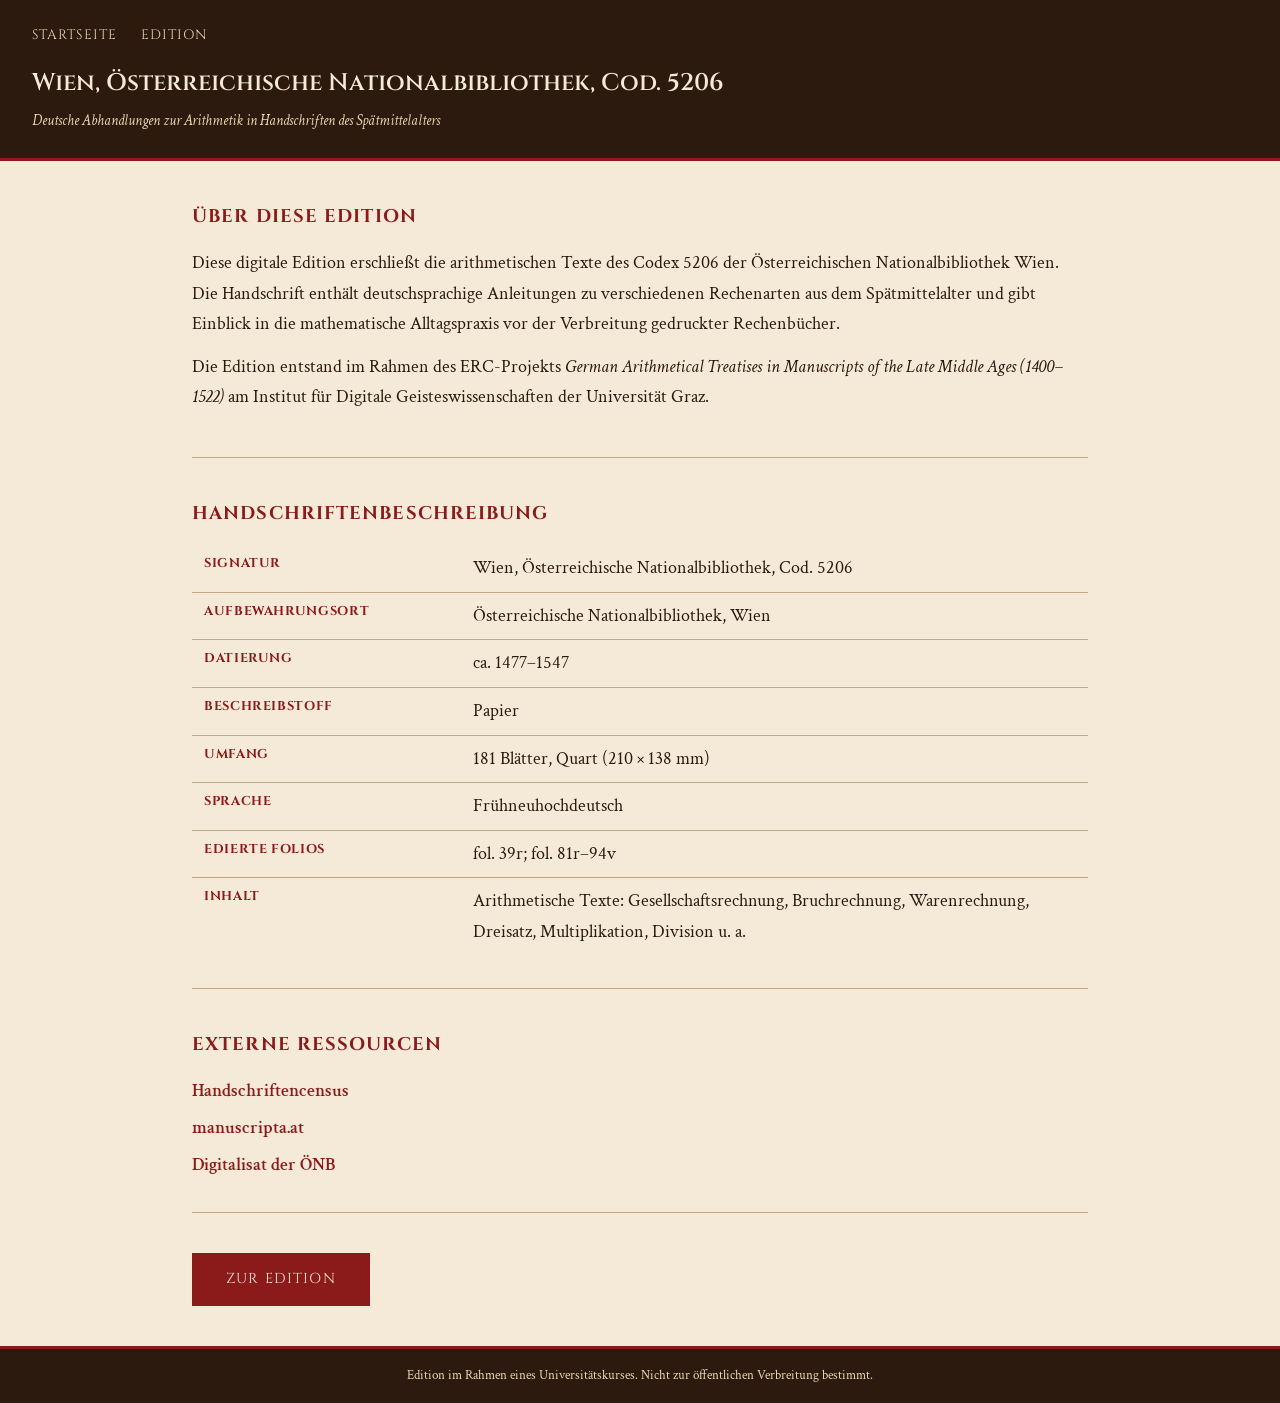
==== index.html @ c06b5d7f "Phase 4: HTML-Gerüst, CSS-Styling und Tutorial index.html und edition.html als semantisches HTML-Ske" ====
<!DOCTYPE html>
<html lang="de">
<head>
    <meta charset="UTF-8">
    <meta name="viewport" content="width=device-width, initial-scale=1.0">
    <title>Wien, ÖNB Cod. 5206 – Digitale Edition</title>
    <link rel="stylesheet" href="css/style.css">
</head>
<body>

    <header>
        <nav>
            <a href="index.html">Startseite</a>
            <a href="edition.html">Edition</a>
        </nav>
        <h1>Wien, Österreichische Nationalbibliothek, Cod. 5206</h1>
        <p>Deutsche Abhandlungen zur Arithmetik in Handschriften des Spätmittelalters</p>
    </header>

    <main>

        <section id="intro">
            <h2>Über diese Edition</h2>
            <p>
                Diese digitale Edition erschließt die arithmetischen Texte des Codex 5206
                der Österreichischen Nationalbibliothek Wien. Die Handschrift enthält
                deutschsprachige Anleitungen zu verschiedenen Rechenarten aus dem
                Spätmittelalter und gibt Einblick in die mathematische Alltagspraxis
                vor der Verbreitung gedruckter Rechenbücher.
            </p>
            <p>
                Die Edition entstand im Rahmen des ERC-Projekts
                <em>German Arithmetical Treatises in Manuscripts of the Late Middle Ages (1400–1522)</em>
                am Institut für Digitale Geisteswissenschaften der Universität Graz.
            </p>
        </section>

        <section id="manuscript-info">
            <h2>Handschriftenbeschreibung</h2>
            <table>
                <tr>
                    <th>Signatur</th>
                    <td>Wien, Österreichische Nationalbibliothek, Cod. 5206</td>
                </tr>
                <tr>
                    <th>Aufbewahrungsort</th>
                    <td>Österreichische Nationalbibliothek, Wien</td>
                </tr>
                <tr>
                    <th>Datierung</th>
                    <td>ca. 1477–1547</td>
                </tr>
                <tr>
                    <th>Beschreibstoff</th>
                    <td>Papier</td>
                </tr>
                <tr>
                    <th>Umfang</th>
                    <td>181 Blätter, Quart (210 × 138 mm)</td>
                </tr>
                <tr>
                    <th>Sprache</th>
                    <td>Frühneuhochdeutsch</td>
                </tr>
                <tr>
                    <th>Edierte Folios</th>
                    <td>fol. 39r; fol. 81r–94v</td>
                </tr>
                <tr>
                    <th>Inhalt</th>
                    <td>Arithmetische Texte: Gesellschaftsrechnung, Bruchrechnung,
                        Warenrechnung, Dreisatz, Multiplikation, Division u. a.</td>
                </tr>
            </table>
        </section>

        <section id="links">
            <h2>Externe Ressourcen</h2>
            <ul>
                <li>
                    <a href="https://handschriftencensus.de/11737" target="_blank">
                        Handschriftencensus
                    </a>
                </li>
                <li>
                    <a href="https://manuscripta.at/?ID=6665" target="_blank">
                        manuscripta.at
                    </a>
                </li>
                <li>
                    <a href="https://digital.onb.ac.at/RepViewer/viewer.faces?doc=DTL_4593643&order=1&view=SINGLE" target="_blank">
                        Digitalisat der ÖNB
                    </a>
                </li>
            </ul>
        </section>

        <section id="cta">
            <a href="edition.html">Zur Edition</a>
        </section>

    </main>

    <footer>
        <p>Edition im Rahmen eines Universitätskurses. Nicht zur öffentlichen Verbreitung bestimmt.</p>
    </footer>

</body>
</html>
---- css/style.css ----
/* ============================================================
   SCHRIFTEN (Google Fonts)
   Cinzel: Überschriften (römisch-historisch)
   Crimson Text: Fließtext (elegant, lesbar)
   ============================================================ */
@import url('https://fonts.googleapis.com/css2?family=Cinzel:wght@400;600&family=Crimson+Text:ital,wght@0,400;0,600;1,400&display=swap');

/* ============================================================
   CSS-VARIABLEN: Farbschema
   ============================================================ */
:root {
    --color-bg:         #f5ead8; /* Pergamentton */
    --color-text:       #2c1a0e; /* Tintenbraun */
    --color-accent:     #8b1a1a; /* Dunkelrot (Rubrizierung) */
    --color-secondary:  #e8d5b0; /* Helles Beige */
    --color-border:     #c4a882; /* Mittleres Braun für Ränder */
    --color-tooltip-bg: rgba(61, 36, 9, 0.93);
    --color-tooltip-text: #f5ead8;

    --font-heading: 'Cinzel', 'Georgia', serif;
    --font-body:    'Crimson Text', 'Georgia', serif;
}

/* ============================================================
   RESET & BASIS
   ============================================================ */
*, *::before, *::after {
    box-sizing: border-box;
    margin: 0;
    padding: 0;
}

body {
    background-color: var(--color-bg);
    color: var(--color-text);
    font-family: var(--font-body);
    font-size: 1.125rem;
    line-height: 1.7;
    min-height: 100vh;
    display: flex;
    flex-direction: column;
}

/* ============================================================
   HEADER & NAVIGATION
   ============================================================ */
header {
    background-color: var(--color-text);
    color: var(--color-bg);
    padding: 1.5rem 2rem;
    border-bottom: 3px solid var(--color-accent);
}

nav {
    display: flex;
    gap: 1.5rem;
    margin-bottom: 1rem;
}

nav a {
    font-family: var(--font-heading);
    font-size: 0.85rem;
    letter-spacing: 0.08em;
    text-transform: uppercase;
    color: var(--color-secondary);
    text-decoration: none;
}

nav a:hover {
    color: var(--color-bg);
    text-decoration: underline;
}

header h1 {
    font-family: var(--font-heading);
    font-size: 1.5rem;
    font-weight: 600;
    color: var(--color-bg);
    margin-bottom: 0.25rem;
}

header p {
    font-size: 0.95rem;
    color: var(--color-secondary);
    font-style: italic;
}

/* ============================================================
   MAIN & FOOTER
   ============================================================ */
main {
    flex: 1;
    padding: 2.5rem 2rem;
    max-width: 960px;
    width: 100%;
    margin: 0 auto;
}

/* Editionsansicht braucht die volle Breite */
body.edition-page main {
    max-width: 100%;
    padding: 1.5rem;
}

footer {
    background-color: var(--color-text);
    color: var(--color-secondary);
    text-align: center;
    font-size: 0.8rem;
    padding: 1rem 2rem;
    border-top: 3px solid var(--color-accent);
}

/* ============================================================
   STARTSEITE
   ============================================================ */
#intro,
#manuscript-info,
#links {
    margin-bottom: 2.5rem;
    padding-bottom: 2rem;
    border-bottom: 1px solid var(--color-border);
}

h2 {
    font-family: var(--font-heading);
    font-size: 1.15rem;
    letter-spacing: 0.06em;
    text-transform: uppercase;
    color: var(--color-accent);
    margin-bottom: 1rem;
}

#intro p {
    margin-bottom: 0.75rem;
}

/* Tabelle: Handschriftdaten */
table {
    width: 100%;
    border-collapse: collapse;
}

th, td {
    text-align: left;
    padding: 0.5rem 0.75rem;
    border-bottom: 1px solid var(--color-border);
    vertical-align: top;
}

th {
    font-family: var(--font-heading);
    font-size: 0.8rem;
    letter-spacing: 0.05em;
    text-transform: uppercase;
    color: var(--color-accent);
    width: 30%;
    white-space: nowrap;
}

tr:last-child th,
tr:last-child td {
    border-bottom: none;
}

/* Externe Links */
#links ul {
    list-style: none;
    display: flex;
    flex-direction: column;
    gap: 0.4rem;
}

#links a {
    color: var(--color-accent);
    text-decoration: none;
    font-weight: 600;
}

#links a:hover {
    text-decoration: underline;
}

/* Call-to-Action Button */
#cta {
    margin-top: 1rem;
}

#cta a {
    display: inline-block;
    background-color: var(--color-accent);
    color: var(--color-bg);
    font-family: var(--font-heading);
    font-size: 0.9rem;
    letter-spacing: 0.08em;
    text-transform: uppercase;
    text-decoration: none;
    padding: 0.75rem 2rem;
    border: 2px solid var(--color-accent);
    transition: background-color 0.2s, color 0.2s;
}

#cta a:hover {
    background-color: transparent;
    color: var(--color-accent);
}

/* ============================================================
   EDITIONSANSICHT: STEUERLEISTE
   ============================================================ */
#edition-controls {
    display: flex;
    justify-content: space-between;
    align-items: center;
    padding: 0.75rem 0;
    margin-bottom: 1rem;
    border-bottom: 2px solid var(--color-border);
    gap: 1rem;
    flex-wrap: wrap;
}

/* Seitennavigation */
#page-navigation {
    display: flex;
    align-items: center;
    gap: 1rem;
}

#current-folio {
    font-family: var(--font-heading);
    font-size: 1rem;
    letter-spacing: 0.05em;
    min-width: 6rem;
    text-align: center;
}

/* Buttons (Vor/Zurück und Toggle) */
button {
    font-family: var(--font-heading);
    font-size: 0.8rem;
    letter-spacing: 0.06em;
    text-transform: uppercase;
    background-color: transparent;
    color: var(--color-text);
    border: 1px solid var(--color-border);
    padding: 0.4rem 0.9rem;
    cursor: pointer;
    transition: background-color 0.15s, color 0.15s, border-color 0.15s;
}

button:hover {
    background-color: var(--color-accent);
    color: var(--color-bg);
    border-color: var(--color-accent);
}

button:disabled {
    opacity: 0.35;
    cursor: default;
}

/* Toggle aktiver Zustand */
#transcription-toggle {
    display: flex;
    gap: 0;
}

#transcription-toggle button {
    border-radius: 0;
}

#transcription-toggle button.active {
    background-color: var(--color-accent);
    color: var(--color-bg);
    border-color: var(--color-accent);
}

/* ============================================================
   EDITIONSANSICHT: ZWEISPALTIGES LAYOUT
   ============================================================ */
#edition-view {
    display: grid;
    grid-template-columns: 1fr 1fr;
    gap: 1.5rem;
    height: calc(100vh - 220px); /* Höhe abzüglich Header, Controls, Footer */
}

/* Faksimile-Panel */
#facsimile-panel {
    overflow-y: auto;
    border: 1px solid var(--color-border);
    background-color: #1a1008;
    display: flex;
    align-items: flex-start;
    justify-content: center;
    padding: 0.5rem;
}

#facsimile-image {
    max-width: 100%;
    height: auto;
    display: block;
}

/* Transkriptions-Panel */
#transcription-panel {
    overflow-y: auto;
    padding: 1.25rem;
    border: 1px solid var(--color-border);
    background-color: #fdf6e8;
    font-size: 1.05rem;
    line-height: 1.8;
}

/* Textabschnitte aus dem XML */
.text-section {
    margin-bottom: 1.25rem;
    padding: 0.5rem 0.75rem;
    border-left: 3px solid transparent;
    position: relative;
    cursor: default;
    transition: border-color 0.15s, background-color 0.15s;
}

.text-section:hover {
    border-left-color: var(--color-accent);
    background-color: rgba(139, 26, 26, 0.06);
}

/* Hervorhebungen aus dem XML (<hi rend="...">)  */
.hi-heading {
    font-family: var(--font-heading);
    font-size: 1rem;
    letter-spacing: 0.04em;
    color: var(--color-accent);
    display: block;
    margin-bottom: 0.3rem;
}

.hi-initial {
    font-size: 1.6em;
    font-weight: 600;
    float: left;
    line-height: 1;
    margin-right: 0.1em;
    color: var(--color-accent);
}

.hi-superscript {
    vertical-align: super;
    font-size: 0.75em;
}

.hi-subscript {
    vertical-align: sub;
    font-size: 0.75em;
}

/* Unsichere Lesungen (<unclear>) */
.unclear {
    color: #888;
    font-style: italic;
}

/* ============================================================
   TOOLTIP
   ============================================================ */
#tooltip {
    position: fixed;
    background-color: var(--color-tooltip-bg);
    color: var(--color-tooltip-text);
    font-family: var(--font-heading);
    font-size: 0.78rem;
    letter-spacing: 0.05em;
    padding: 0.5rem 0.85rem;
    pointer-events: none;
    z-index: 100;
    max-width: 260px;
    line-height: 1.5;
}

#tooltip[hidden] {
    display: none;
}

#tooltip-type {
    display: block;
    font-weight: 600;
    text-transform: uppercase;
}

#tooltip-section {
    display: block;
    font-style: italic;
    font-family: var(--font-body);
    font-size: 0.85rem;
    opacity: 0.85;
}
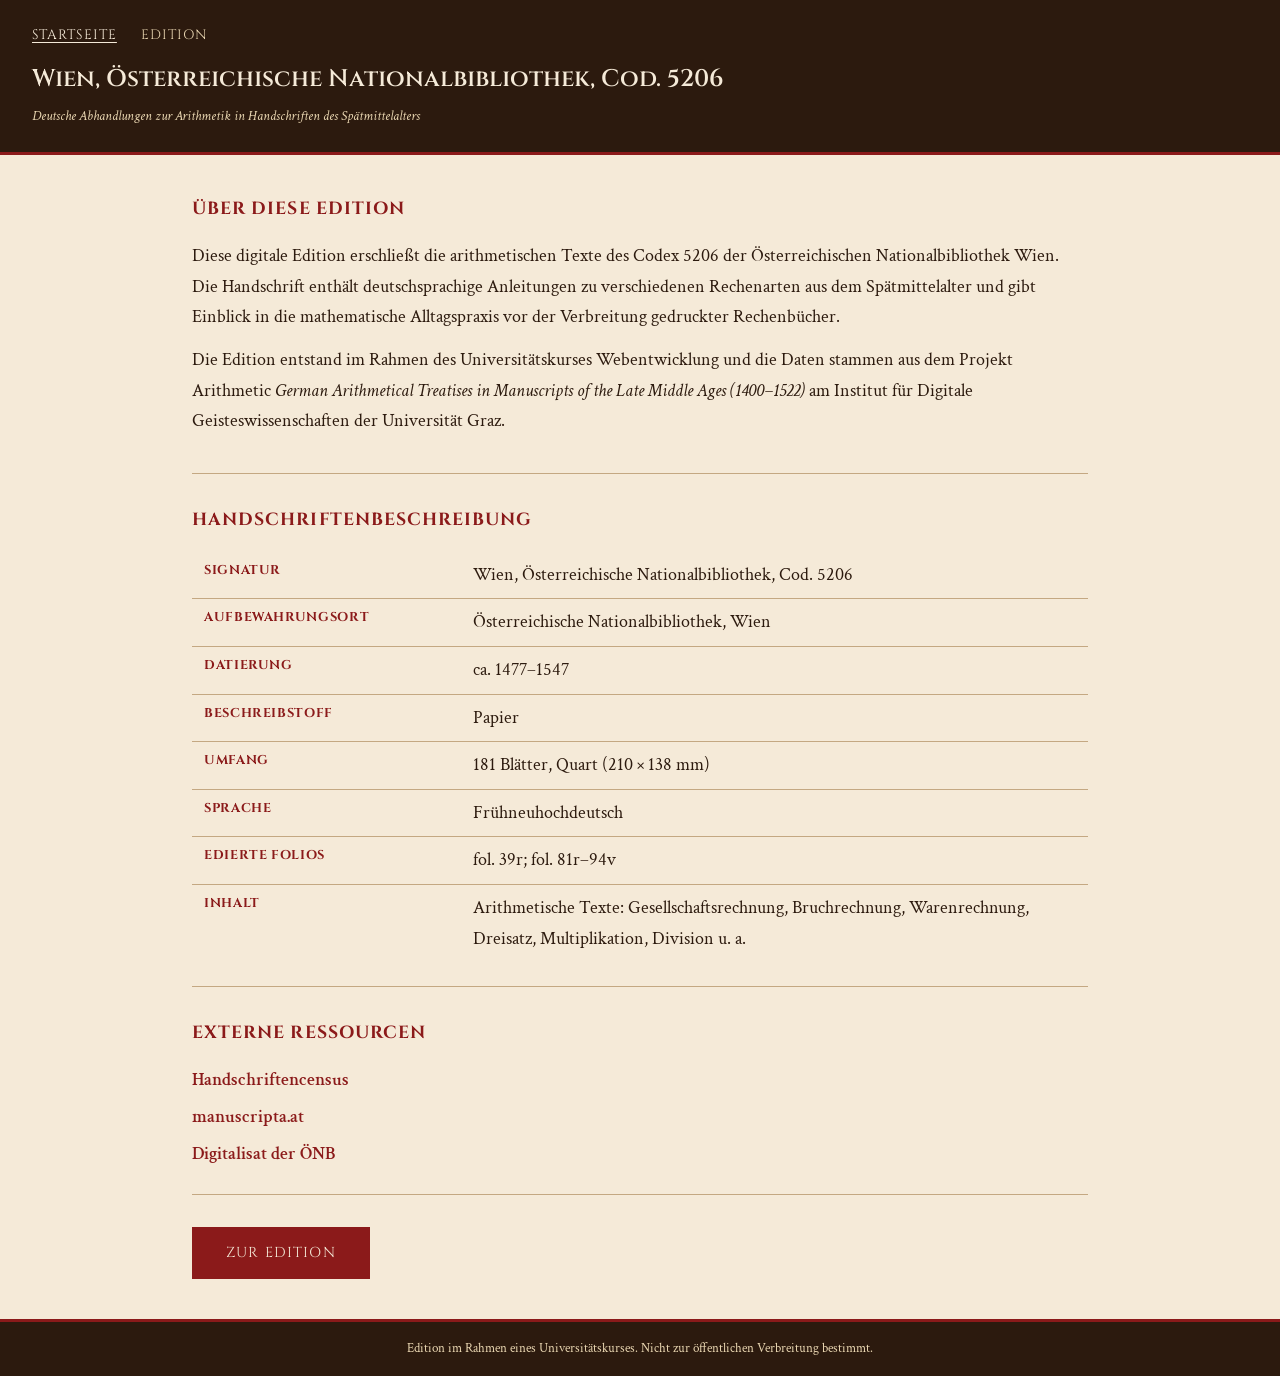
==== commit d55498b9: "Assignment 3: Responsive Design, Barrierefreiheit, Lizenz - Mobile-First CSS mit Breakpoints 640px u" ====
--- a/index.html
+++ b/index.html
@@ -3,21 +3,24 @@
 <head>
     <meta charset="UTF-8">
     <meta name="viewport" content="width=device-width, initial-scale=1.0">
+    <meta name="description" content="Digitale Edition der arithmetischen Texte aus Wien, ÖNB Cod. 5206 – eine spätmittelalterliche Handschrift mit deutschsprachigen Rechenanleitungen (ca. 1477–1547).">
     <title>Wien, ÖNB Cod. 5206 – Digitale Edition</title>
     <link rel="stylesheet" href="css/style.css">
 </head>
 <body>
 
+    <a class="skip-link" href="#main-content">Zum Inhalt springen</a>
+
     <header>
-        <nav>
-            <a href="index.html">Startseite</a>
+        <nav aria-label="Seitennavigation">
+            <a href="index.html" aria-current="page">Startseite</a>
             <a href="edition.html">Edition</a>
         </nav>
         <h1>Wien, Österreichische Nationalbibliothek, Cod. 5206</h1>
         <p>Deutsche Abhandlungen zur Arithmetik in Handschriften des Spätmittelalters</p>
     </header>
 
-    <main>
+    <main id="main-content">
 
         <section id="intro">
             <h2>Über diese Edition</h2>
@@ -29,7 +32,7 @@
                 vor der Verbreitung gedruckter Rechenbücher.
             </p>
             <p>
-                Die Edition entstand im Rahmen des ERC-Projekts
+                Die Edition entstand im Rahmen des Universitätskurses Webentwicklung und die Daten stammen aus dem Projekt Arithmetic
                 <em>German Arithmetical Treatises in Manuscripts of the Late Middle Ages (1400–1522)</em>
                 am Institut für Digitale Geisteswissenschaften der Universität Graz.
             </p>
@@ -39,35 +42,35 @@
             <h2>Handschriftenbeschreibung</h2>
             <table>
                 <tr>
-                    <th>Signatur</th>
+                    <th scope="row">Signatur</th>
                     <td>Wien, Österreichische Nationalbibliothek, Cod. 5206</td>
                 </tr>
                 <tr>
-                    <th>Aufbewahrungsort</th>
+                    <th scope="row">Aufbewahrungsort</th>
                     <td>Österreichische Nationalbibliothek, Wien</td>
                 </tr>
                 <tr>
-                    <th>Datierung</th>
+                    <th scope="row">Datierung</th>
                     <td>ca. 1477–1547</td>
                 </tr>
                 <tr>
-                    <th>Beschreibstoff</th>
+                    <th scope="row">Beschreibstoff</th>
                     <td>Papier</td>
                 </tr>
                 <tr>
-                    <th>Umfang</th>
+                    <th scope="row">Umfang</th>
                     <td>181 Blätter, Quart (210 × 138 mm)</td>
                 </tr>
                 <tr>
-                    <th>Sprache</th>
+                    <th scope="row">Sprache</th>
                     <td>Frühneuhochdeutsch</td>
                 </tr>
                 <tr>
-                    <th>Edierte Folios</th>
+                    <th scope="row">Edierte Folios</th>
                     <td>fol. 39r; fol. 81r–94v</td>
                 </tr>
                 <tr>
-                    <th>Inhalt</th>
+                    <th scope="row">Inhalt</th>
                     <td>Arithmetische Texte: Gesellschaftsrechnung, Bruchrechnung,
                         Warenrechnung, Dreisatz, Multiplikation, Division u. a.</td>
                 </tr>
@@ -78,17 +81,17 @@
             <h2>Externe Ressourcen</h2>
             <ul>
                 <li>
-                    <a href="https://handschriftencensus.de/11737" target="_blank">
+                    <a href="https://handschriftencensus.de/11737" target="_blank" rel="noopener">
                         Handschriftencensus
                     </a>
                 </li>
                 <li>
-                    <a href="https://manuscripta.at/?ID=6665" target="_blank">
+                    <a href="https://manuscripta.at/?ID=6665" target="_blank" rel="noopener">
                         manuscripta.at
                     </a>
                 </li>
                 <li>
-                    <a href="https://digital.onb.ac.at/RepViewer/viewer.faces?doc=DTL_4593643&order=1&view=SINGLE" target="_blank">
+                    <a href="https://digital.onb.ac.at/RepViewer/viewer.faces?doc=DTL_4593643&order=1&view=SINGLE" target="_blank" rel="noopener">
                         Digitalisat der ÖNB
                     </a>
                 </li>
--- a/css/style.css
+++ b/css/style.css
@@ -1,7 +1,6 @@
 /* ============================================================
    SCHRIFTEN (Google Fonts)
-   Cinzel: Überschriften (römisch-historisch)
-   Crimson Text: Fließtext (elegant, lesbar)
+   Cinzel: Überschriften | Crimson Text: Fließtext
    ============================================================ */
 @import url('https://fonts.googleapis.com/css2?family=Cinzel:wght@400;600&family=Crimson+Text:ital,wght@0,400;0,600;1,400&display=swap');
 
@@ -9,12 +8,12 @@
    CSS-VARIABLEN: Farbschema
    ============================================================ */
 :root {
-    --color-bg:         #f5ead8; /* Pergamentton */
-    --color-text:       #2c1a0e; /* Tintenbraun */
-    --color-accent:     #8b1a1a; /* Dunkelrot (Rubrizierung) */
-    --color-secondary:  #e8d5b0; /* Helles Beige */
-    --color-border:     #c4a882; /* Mittleres Braun für Ränder */
-    --color-tooltip-bg: rgba(61, 36, 9, 0.93);
+    --color-bg:           #f5ead8; /* Pergamentton */
+    --color-text:         #2c1a0e; /* Tintenbraun */
+    --color-accent:       #8b1a1a; /* Dunkelrot (Rubrizierung) */
+    --color-secondary:    #e8d5b0; /* Helles Beige */
+    --color-border:       #c4a882; /* Mittleres Braun */
+    --color-tooltip-bg:   rgba(61, 36, 9, 0.93);
     --color-tooltip-text: #f5ead8;
 
     --font-heading: 'Cinzel', 'Georgia', serif;
@@ -42,19 +41,57 @@
 }
 
 /* ============================================================
+   BARRIEREFREIHEIT: Hilfselemente
+   ============================================================ */
+
+/* Skip-Link: nur beim Fokus sichtbar (WCAG 2.4.1) */
+.skip-link {
+    position: absolute;
+    left: -9999px;
+    top: 1rem;
+    z-index: 999;
+    background-color: var(--color-accent);
+    color: var(--color-bg);
+    font-family: var(--font-heading);
+    font-size: 0.85rem;
+    letter-spacing: 0.06em;
+    text-transform: uppercase;
+    text-decoration: none;
+    padding: 0.5rem 1rem;
+}
+
+.skip-link:focus {
+    left: 1rem;
+}
+
+/* Visuell versteckt, aber für Screenreader vorhanden (WCAG 1.3.1) */
+.visually-hidden {
+    position: absolute;
+    width: 1px;
+    height: 1px;
+    padding: 0;
+    margin: -1px;
+    overflow: hidden;
+    clip: rect(0, 0, 0, 0);
+    white-space: nowrap;
+    border: 0;
+}
+
+/* ============================================================
    HEADER & NAVIGATION
+   Mobile-first: kleinere Abstände als Basis
    ============================================================ */
 header {
     background-color: var(--color-text);
     color: var(--color-bg);
-    padding: 1.5rem 2rem;
+    padding: 1rem;
     border-bottom: 3px solid var(--color-accent);
 }
 
 nav {
     display: flex;
     gap: 1.5rem;
-    margin-bottom: 1rem;
+    margin-bottom: 0.75rem;
 }
 
 nav a {
@@ -71,35 +108,44 @@
     text-decoration: underline;
 }
 
+/* Aktiver Nav-Link (aria-current="page") */
+nav a[aria-current="page"] {
+    color: var(--color-bg);
+    text-decoration: underline;
+    text-underline-offset: 3px;
+}
+
+nav a:focus-visible {
+    outline: 2px solid var(--color-bg);
+    outline-offset: 3px;
+}
+
 header h1 {
     font-family: var(--font-heading);
-    font-size: 1.5rem;
+    font-size: 1.2rem;
     font-weight: 600;
     color: var(--color-bg);
     margin-bottom: 0.25rem;
 }
 
 header p {
-    font-size: 0.95rem;
+    font-size: 0.9rem;
     color: var(--color-secondary);
     font-style: italic;
 }
 
 /* ============================================================
    MAIN & FOOTER
+   Mobile-first: keine max-width, kleinere Abstände
    ============================================================ */
 main {
     flex: 1;
-    padding: 2.5rem 2rem;
-    max-width: 960px;
+    padding: 1.25rem 1rem;
     width: 100%;
-    margin: 0 auto;
-}
-
-/* Editionsansicht braucht die volle Breite */
+}
+
 body.edition-page main {
-    max-width: 100%;
-    padding: 1.5rem;
+    padding: 1rem;
 }
 
 footer {
@@ -107,7 +153,7 @@
     color: var(--color-secondary);
     text-align: center;
     font-size: 0.8rem;
-    padding: 1rem 2rem;
+    padding: 1rem;
     border-top: 3px solid var(--color-accent);
 }
 
@@ -117,14 +163,14 @@
 #intro,
 #manuscript-info,
 #links {
-    margin-bottom: 2.5rem;
-    padding-bottom: 2rem;
+    margin-bottom: 2rem;
+    padding-bottom: 1.5rem;
     border-bottom: 1px solid var(--color-border);
 }
 
 h2 {
     font-family: var(--font-heading);
-    font-size: 1.15rem;
+    font-size: 1.1rem;
     letter-spacing: 0.06em;
     text-transform: uppercase;
     color: var(--color-accent);
@@ -154,7 +200,7 @@
     letter-spacing: 0.05em;
     text-transform: uppercase;
     color: var(--color-accent);
-    width: 30%;
+    width: 40%;
     white-space: nowrap;
 }
 
@@ -181,6 +227,11 @@
     text-decoration: underline;
 }
 
+#links a:focus-visible {
+    outline: 2px solid var(--color-accent);
+    outline-offset: 2px;
+}
+
 /* Call-to-Action Button */
 #cta {
     margin-top: 1rem;
@@ -205,18 +256,23 @@
     color: var(--color-accent);
 }
 
+#cta a:focus-visible {
+    outline: 2px solid var(--color-accent);
+    outline-offset: 3px;
+}
+
 /* ============================================================
    EDITIONSANSICHT: STEUERLEISTE
+   Mobile-first: untereinander gestapelt
    ============================================================ */
 #edition-controls {
     display: flex;
-    justify-content: space-between;
-    align-items: center;
+    flex-direction: column;
+    align-items: flex-start;
     padding: 0.75rem 0;
     margin-bottom: 1rem;
     border-bottom: 2px solid var(--color-border);
-    gap: 1rem;
-    flex-wrap: wrap;
+    gap: 0.75rem;
 }
 
 /* Seitennavigation */
@@ -234,7 +290,7 @@
     text-align: center;
 }
 
-/* Buttons (Vor/Zurück und Toggle) */
+/* Buttons */
 button {
     font-family: var(--font-heading);
     font-size: 0.8rem;
@@ -254,9 +310,16 @@
     border-color: var(--color-accent);
 }
 
+/* Sichtbarer Fokus-Indikator (WCAG 2.4.7) */
+button:focus-visible {
+    outline: 2px solid var(--color-accent);
+    outline-offset: 2px;
+}
+
 button:disabled {
-    opacity: 0.35;
+    opacity: 0.4;
     cursor: default;
+    pointer-events: none;
 }
 
 /* Toggle aktiver Zustand */
@@ -276,13 +339,13 @@
 }
 
 /* ============================================================
-   EDITIONSANSICHT: ZWEISPALTIGES LAYOUT
+   EDITIONSANSICHT: LAYOUT
+   Mobile-first: einspaltig gestapelt
    ============================================================ */
 #edition-view {
     display: grid;
-    grid-template-columns: 1fr 1fr;
-    gap: 1.5rem;
-    height: calc(100vh - 220px); /* Höhe abzüglich Header, Controls, Footer */
+    grid-template-columns: 1fr;
+    gap: 1rem;
 }
 
 /* Faksimile-Panel */
@@ -294,6 +357,8 @@
     align-items: flex-start;
     justify-content: center;
     padding: 0.5rem;
+    min-height: 260px;
+    max-height: 50vh;
 }
 
 #facsimile-image {
@@ -310,6 +375,8 @@
     background-color: #fdf6e8;
     font-size: 1.05rem;
     line-height: 1.8;
+    min-height: 200px;
+    max-height: 50vh;
 }
 
 /* Textabschnitte aus dem XML */
@@ -327,7 +394,7 @@
     background-color: rgba(139, 26, 26, 0.06);
 }
 
-/* Hervorhebungen aus dem XML (<hi rend="...">)  */
+/* Hervorhebungen aus dem XML (<hi rend="...">) */
 .hi-heading {
     font-family: var(--font-heading);
     font-size: 1rem;
@@ -363,6 +430,38 @@
 }
 
 /* ============================================================
+   TEXTSUCHE (app.js)
+   Mobile-first: volle Breite
+   ============================================================ */
+#search-box {
+    width: 100%;
+}
+
+#search-box input {
+    font-family: var(--font-body);
+    font-size: 0.9rem;
+    background-color: var(--color-secondary);
+    color: var(--color-text);
+    border: 1px solid var(--color-border);
+    padding: 0.35rem 0.75rem;
+    width: 100%;
+}
+
+/* Fokus sichtbar machen (WCAG 2.4.7) — kein outline: none */
+#search-box input:focus {
+    border-color: var(--color-accent);
+    outline: 2px solid var(--color-accent);
+    outline-offset: 1px;
+}
+
+mark {
+    background-color: #f5c518;
+    color: var(--color-text);
+    padding: 0 1px;
+    border-radius: 2px;
+}
+
+/* ============================================================
    TOOLTIP
    ============================================================ */
 #tooltip {
@@ -396,3 +495,94 @@
     font-size: 0.85rem;
     opacity: 0.85;
 }
+
+/* ============================================================
+   RESPONSIVE BREAKPOINTS (Mobile-First)
+   ============================================================ */
+
+/* Tablet: 640px+ */
+@media (min-width: 640px) {
+    header {
+        padding: 1.25rem 1.5rem;
+    }
+
+    header h1 {
+        font-size: 1.4rem;
+    }
+
+    main {
+        padding: 2rem 1.5rem;
+    }
+
+    body.edition-page main {
+        padding: 1.25rem 1.5rem;
+    }
+
+    footer {
+        padding: 1rem 1.5rem;
+    }
+
+    th {
+        width: 30%;
+    }
+
+    #edition-controls {
+        flex-direction: row;
+        align-items: center;
+        flex-wrap: wrap;
+        gap: 1rem;
+    }
+
+    #search-box {
+        width: auto;
+    }
+
+    #search-box input {
+        width: 200px;
+    }
+}
+
+/* Desktop: 960px+ */
+@media (min-width: 960px) {
+    header {
+        padding: 1.5rem 2rem;
+    }
+
+    header h1 {
+        font-size: 1.5rem;
+    }
+
+    main {
+        padding: 2.5rem 2rem;
+        max-width: 960px;
+        margin: 0 auto;
+    }
+
+    body.edition-page main {
+        max-width: 100%;
+        padding: 1.5rem;
+    }
+
+    footer {
+        padding: 1rem 2rem;
+    }
+
+    #edition-controls {
+        flex-wrap: nowrap;
+    }
+
+    #edition-view {
+        grid-template-columns: 1fr 1fr;
+        gap: 1.5rem;
+        height: calc(100vh - 220px);
+    }
+
+    #facsimile-panel,
+    #transcription-panel {
+        max-height: none;
+    }
+
+    #search-box input {
+        width: 220px;
+    }
+}
